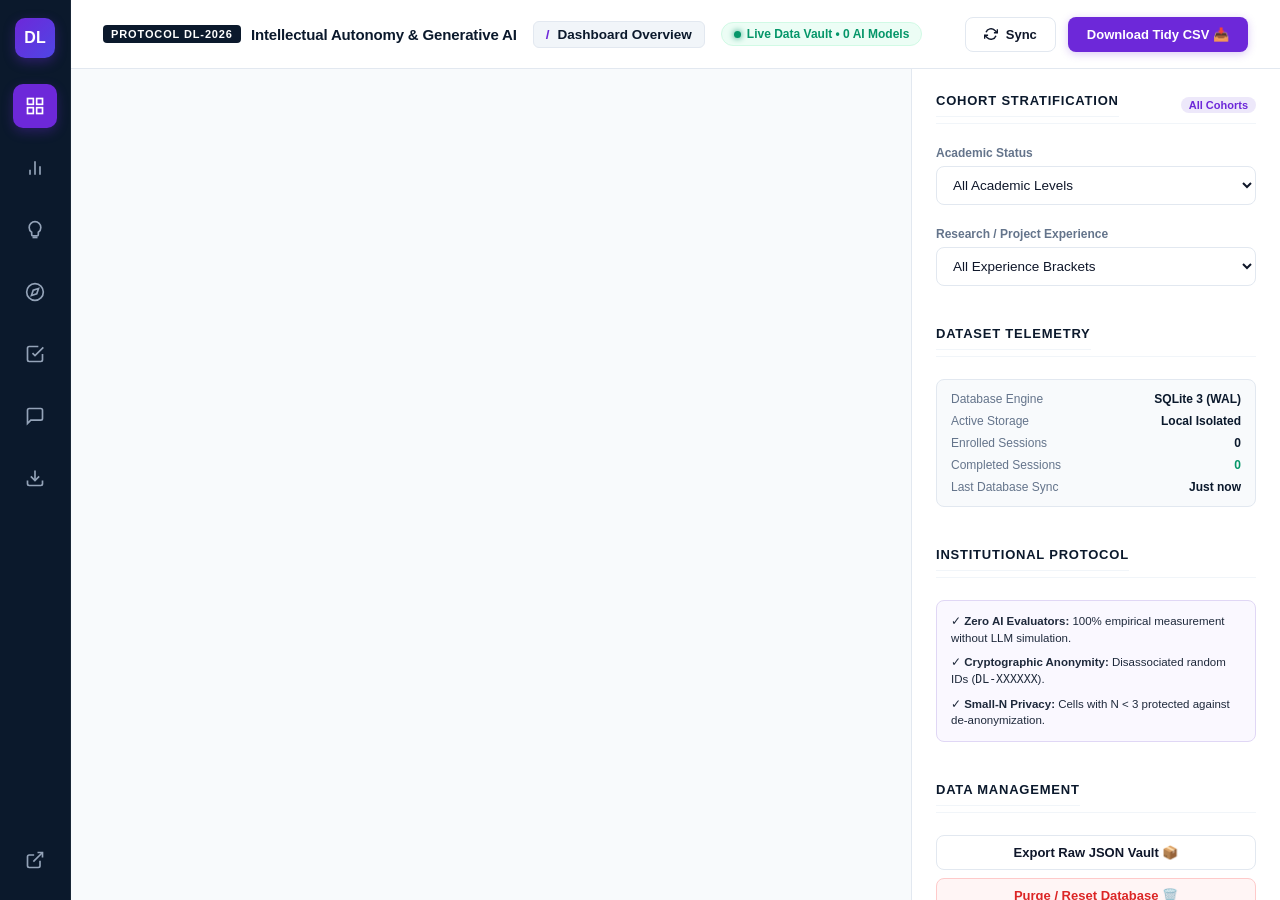
==== static/admin.html @ 9e817c62 "Initial commit: Dependency Lab - Empirical Research Platform (Protocol DL-2026)" ====
<!DOCTYPE html>
<html lang="en">
<head>
  <meta charset="UTF-8">
  <meta name="viewport" content="width=device-width, initial-scale=1.0">
  <title>Dependency Lab | Institutional Analytics & Researcher Command Portal</title>
  <link rel="stylesheet" href="/static/css/admin.css">
  <link rel="icon" href="data:image/svg+xml,<svg xmlns='http://www.w3.org/2000/svg' viewBox='0 0 100 100'><circle cx='50' cy='50' r='45' fill='%230A192F'/><circle cx='50' cy='50' r='18' fill='%236D28D9'/></svg>">
</head>
<body class="admin-body">

<div class="admin-shell">
  <!-- Left Navigation Rail -->
  <aside class="admin-rail">
    <div class="rail-logo" title="Dependency Lab Protocol DL-2026">DL</div>
    
    <div class="rail-item active" onclick="switchAdminTab('dashboard')" data-tooltip="Dashboard Overview">
      <svg width="20" height="20" viewBox="0 0 24 24" fill="none" stroke="currentColor" stroke-width="2"><rect x="3" y="3" width="7" height="7"/><rect x="14" y="3" width="7" height="7"/><rect x="14" y="14" width="7" height="7"/><rect x="3" y="14" width="7" height="7"/></svg>
    </div>

    <div class="rail-item" onclick="switchAdminTab('dependency')" data-tooltip="AI Dependency Analysis">
      <svg width="20" height="20" viewBox="0 0 24 24" fill="none" stroke="currentColor" stroke-width="2"><line x1="18" y1="20" x2="18" y2="10"/><line x1="12" y1="20" x2="12" y2="4"/><line x1="6" y1="20" x2="6" y2="14"/></svg>
    </div>

    <div class="rail-item" onclick="switchAdminTab('thinking')" data-tooltip="Independent Thinking Tasks">
      <svg width="20" height="20" viewBox="0 0 24 24" fill="none" stroke="currentColor" stroke-width="2"><path d="M12 2a7 7 0 0 1 7 7c0 2.38-1.19 4.47-3 5.74V17a2 2 0 0 1-2 2h-4a2 2 0 0 1-2-2v-2.26C6.19 13.47 5 11.38 5 9a7 7 0 0 1 7-7z"/><line x1="9" y1="21" x2="15" y2="21"/></svg>
    </div>

    <div class="rail-item" onclick="switchAdminTab('decisions')" data-tooltip="Decision Scenarios">
      <svg width="20" height="20" viewBox="0 0 24 24" fill="none" stroke="currentColor" stroke-width="2"><circle cx="12" cy="12" r="10"/><polygon points="16.24 7.76 14.12 14.12 7.76 16.24 9.88 9.88 16.24 7.76"/></svg>
    </div>

    <div class="rail-item" onclick="switchAdminTab('verification')" data-tooltip="AI Content Verification">
      <svg width="20" height="20" viewBox="0 0 24 24" fill="none" stroke="currentColor" stroke-width="2"><path d="M9 11l3 3L22 4"/><path d="M21 12v7a2 2 0 0 1-2 2H5a2 2 0 0 1-2-2V5a2 2 0 0 1 2-2h11"/></svg>
    </div>

    <div class="rail-item" onclick="switchAdminTab('qualitative')" data-tooltip="Qualitative Findings & Coding">
      <svg width="20" height="20" viewBox="0 0 24 24" fill="none" stroke="currentColor" stroke-width="2"><path d="M21 15a2 2 0 0 1-2 2H7l-4 4V5a2 2 0 0 1 2-2h14a2 2 0 0 1 2 2z"/></svg>
    </div>

    <div class="rail-item" onclick="switchAdminTab('exports')" data-tooltip="Data Exports & Codebook">
      <svg width="20" height="20" viewBox="0 0 24 24" fill="none" stroke="currentColor" stroke-width="2"><path d="M21 15v4a2 2 0 0 1-2 2H5a2 2 0 0 1-2-2v-4"/><polyline points="7 10 12 15 17 10"/><line x1="12" y1="15" x2="12" y2="3"/></svg>
    </div>

    <div class="rail-spacer"></div>

    <div class="rail-item" onclick="window.open('/', '_blank')" data-tooltip="Launch Participant Portal">
      <svg width="20" height="20" viewBox="0 0 24 24" fill="none" stroke="currentColor" stroke-width="2"><path d="M18 13v6a2 2 0 0 1-2 2H5a2 2 0 0 1-2-2V8a2 2 0 0 1 2-2h6"/><polyline points="15 3 21 3 21 9"/><line x1="10" y1="14" x2="21" y2="3"/></svg>
    </div>
  </aside>

  <!-- Main Viewport -->
  <main class="admin-main">
    <!-- Topbar Navigation -->
    <header class="admin-topbar">
      <div class="topbar-left">
        <div class="institutional-badge">
          <span class="inst-pill">PROTOCOL DL-2026</span>
          <span class="study-title">Intellectual Autonomy & Generative AI</span>
        </div>
        <div class="topbar-section-pill">
          <span style="color: var(--admin-purple); font-weight: 800;">/</span>
          <span id="topbarActiveSectionName">Dashboard Overview</span>
        </div>
        <div class="study-status-chip">
          <span class="study-status-dot"></span>
          <span id="vaultStatusText">Live Data Vault • 0 AI Models</span>
        </div>
      </div>

      <div class="topbar-actions">
        <button class="btn-admin btn-admin-outline" onclick="refreshAdminData()" title="Refresh telemetry from SQLite database">
          <svg width="14" height="14" viewBox="0 0 24 24" fill="none" stroke="currentColor" stroke-width="2.5"><polyline points="23 4 23 10 17 10"/><polyline points="1 20 1 14 7 14"/><path d="M3.51 9a9 9 0 0 1 14.85-3.36L23 10M1 14l4.64 4.36A9 9 0 0 0 20.49 15"/></svg>
          Sync
        </button>
        <button class="btn-admin btn-admin-coral" onclick="downloadCSVExport()">
          Download Tidy CSV 📥
        </button>
      </div>
    </header>

    <!-- Workspace below Topbar -->
    <div class="admin-viewport">
      <!-- Main Analytical Canvas -->
      <div class="admin-scrollable" id="adminContentArea">
        <!-- Rendered dynamically by admin.js -->
      </div>

      <!-- Right Inspector & Stratification Panel -->
      <aside class="admin-inspector">
        <div class="inspector-section-header">
          <span class="inspector-title">Cohort Stratification</span>
          <span class="filter-count-badge" id="filterStatusBadge">All Active</span>
        </div>

        <div class="inspector-group">
          <label class="inspector-label">Academic Status</label>
          <select id="filterLevel" class="inspector-select" onchange="refreshAdminData()">
            <option value="all">All Academic Levels</option>
            <option value="Undergraduate Student (UG)">Undergraduate Student (UG)</option>
            <option value="Postgraduate Student (PG)">Postgraduate Student (PG)</option>
            <option value="Doctoral Scholar (PhD)">Doctoral Scholar (PhD)</option>
            <option value="Postdoctoral / Early-Career Faculty">Postdoctoral / Faculty</option>
          </select>
        </div>

        <div class="inspector-group">
          <label class="inspector-label">Research / Project Experience</label>
          <select id="filterExp" class="inspector-select" onchange="refreshAdminData()">
            <option value="all">All Experience Brackets</option>
            <option value="Beginner">Beginner (First-time)</option>
            <option value="1 to 2 years">1 to 2 years</option>
            <option value="3 to 5 years">3 to 5 years</option>
            <option value="More than 5 years">More than 5 years</option>
          </select>
        </div>

        <!-- Telemetry & Health Panel -->
        <div class="inspector-section-header" style="margin-top: 18px;">
          <span class="inspector-title">Dataset Telemetry</span>
        </div>
        <div class="telemetry-info-card">
          <div class="telemetry-row">
            <span class="telemetry-label">Database Engine</span>
            <span class="telemetry-val">SQLite 3 (WAL)</span>
          </div>
          <div class="telemetry-row">
            <span class="telemetry-label">Active Storage</span>
            <span class="telemetry-val">Local Isolated</span>
          </div>
          <div class="telemetry-row">
            <span class="telemetry-label">Enrolled Sessions</span>
            <span class="telemetry-val" id="sideEnrolledCount">0</span>
          </div>
          <div class="telemetry-row">
            <span class="telemetry-label">Completed Sessions</span>
            <span class="telemetry-val" id="sideCompletedCount" style="color: #059669;">0</span>
          </div>
          <div class="telemetry-row">
            <span class="telemetry-label">Last Database Sync</span>
            <span class="telemetry-val" id="sideLastSyncTime">Just now</span>
          </div>
        </div>

        <!-- Institutional Safeguards -->
        <div class="inspector-section-header" style="margin-top: 18px;">
          <span class="inspector-title">Institutional Protocol</span>
        </div>
        <div class="protocol-safeguards-box">
          <div class="safeguard-bullet">✓ <strong>Zero AI Evaluators:</strong> 100% empirical measurement without LLM simulation.</div>
          <div class="safeguard-bullet">✓ <strong>Cryptographic Anonymity:</strong> Disassociated random IDs (<code>DL-XXXXXX</code>).</div>
          <div class="safeguard-bullet">✓ <strong>Small-N Privacy:</strong> Cells with N &lt; 3 protected against de-anonymization.</div>
        </div>

        <!-- Data Management -->
        <div class="inspector-section-header" style="margin-top: 18px;">
          <span class="inspector-title">Data Management</span>
        </div>
        <div style="display: flex; flex-direction: column; gap: 8px;">
          <button class="btn-admin btn-admin-outline" style="width: 100%; justify-content: center;" onclick="downloadJSONArchive()">
            Export Raw JSON Vault 📦
          </button>
          <button class="btn-admin btn-admin-outline" style="width: 100%; justify-content: center; color: #DC2626; border-color: #FECACA; background: #FFF5F5;" onclick="confirmPurgeDatabase()">
            Purge / Reset Database 🗑️
          </button>
        </div>
      </aside>
    </div>
  </main>
</div>

<!-- Confirmation Modal for Database Purge -->
<div class="admin-modal-backdrop" id="purgeModal" style="display: none;">
  <div class="admin-modal-card">
    <div style="font-size: 32px; margin-bottom: 8px;">⚠️</div>
    <h3 style="font-size: 18px; font-weight: 700; color: #0F172A; margin-bottom: 8px;">Confirm Database Purge</h3>
    <p style="font-size: 13.5px; color: #64748B; line-height: 1.55; margin-bottom: 20px;">
      This action will permanently delete all participant records, saved responses, and qualitative tags from <code>dependency_lab.db</code>. This action cannot be undone.
    </p>
    <div style="display: flex; gap: 10px; justify-content: flex-end;">
      <button class="btn-admin btn-admin-outline" onclick="closePurgeModal()">Cancel</button>
      <button class="btn-admin" style="background: #DC2626; color: white;" onclick="executePurgeDatabase()">Yes, Purge All Data</button>
    </div>
  </div>
</div>

<script src="/static/js/admin.js"></script>
</body>
</html>
---- static/css/admin.css ----
/*
  Dependency Lab: Researcher Admin & Analytical Command Center
  Aesthetic: Elite Research Laboratory & High-Tier Modern SaaS
*/

:root {
  --admin-bg: #F8FAFC;
  --admin-card: #FFFFFF;
  --admin-navy: #0B192C;
  --admin-navy-secondary: #1E293B;
  --admin-purple: #6D28D9;
  --admin-purple-light: #EDE8FA;
  --admin-coral: #F2713B;
  --admin-border: #E2E8F0;
  --admin-border-subtle: #F1F5F9;
  --admin-text-main: #0F172A;
  --admin-text-muted: #64748B;
  --admin-emerald: #059669;
}

body.admin-body {
  background: var(--admin-bg);
  font-family: 'Plus Jakarta Sans', -apple-system, BlinkMacSystemFont, sans-serif;
  color: var(--admin-text-main);
  margin: 0;
  display: flex;
  height: 100vh;
  overflow: hidden;
}

.admin-shell {
  display: flex;
  width: 100vw;
  height: 100vh;
}

/* Left Icon Rail */
.admin-rail {
  width: 70px;
  background: #0B192C;
  color: #FFFFFF;
  display: flex;
  flex-direction: column;
  align-items: center;
  padding: 18px 0;
  gap: 18px;
  flex-shrink: 0;
  z-index: 10;
  border-right: 1px solid rgba(255, 255, 255, 0.06);
}

.rail-logo {
  width: 40px;
  height: 40px;
  background: linear-gradient(135deg, #6D28D9 0%, #4F46E5 100%);
  border-radius: 10px;
  display: flex;
  align-items: center;
  justify-content: center;
  font-weight: 800;
  font-size: 16px;
  color: #FFFFFF;
  margin-bottom: 8px;
  box-shadow: 0 4px 12px rgba(109, 40, 217, 0.35);
}

.rail-item {
  width: 44px;
  height: 44px;
  border-radius: 10px;
  display: flex;
  align-items: center;
  justify-content: center;
  color: #94A3B8;
  cursor: pointer;
  transition: all 0.18s ease;
  position: relative;
}

.rail-item:hover {
  color: #FFFFFF;
  background: rgba(255, 255, 255, 0.1);
}

.rail-item.active {
  color: #FFFFFF;
  background: var(--admin-purple);
  box-shadow: 0 4px 12px rgba(109, 40, 217, 0.3);
}

.rail-item[data-tooltip]:hover::after {
  content: attr(data-tooltip);
  position: absolute;
  left: 60px;
  top: 50%;
  transform: translateY(-50%);
  background: #0B192C;
  color: #FFFFFF;
  padding: 6px 12px;
  border-radius: 6px;
  font-size: 12px;
  font-weight: 600;
  white-space: nowrap;
  box-shadow: 0 4px 14px rgba(0,0,0,0.25);
  pointer-events: none;
  z-index: 100;
  border: 1px solid rgba(255,255,255,0.1);
}

.rail-spacer {
  flex: 1;
}

/* Main Workspace */
.admin-main {
  flex: 1;
  display: flex;
  flex-direction: column;
  overflow: hidden;
  background: #FFFFFF;
}

/* Top App Bar */
.admin-topbar {
  height: 68px;
  border-bottom: 1px solid var(--admin-border);
  display: flex;
  align-items: center;
  justify-content: space-between;
  padding: 0 32px;
  background: #FFFFFF;
  flex-shrink: 0;
}

.topbar-left {
  display: flex;
  align-items: center;
  gap: 16px;
}

.institutional-badge {
  display: flex;
  align-items: center;
  gap: 10px;
}

.inst-pill {
  font-size: 11px;
  font-weight: 800;
  letter-spacing: 0.08em;
  background: var(--admin-navy);
  color: #FFFFFF;
  padding: 3px 8px;
  border-radius: 4px;
}

.study-title {
  font-size: 15px;
  font-weight: 700;
  color: var(--admin-navy);
  letter-spacing: -0.01em;
}

.study-status-chip {
  font-size: 12px;
  background: #ECFDF5;
  color: #059669;
  padding: 4px 12px;
  border-radius: 20px;
  font-weight: 700;
  display: flex;
  align-items: center;
  gap: 6px;
  border: 1px solid #D1FAE5;
}

.study-status-dot {
  width: 7px;
  height: 7px;
  background: #059669;
  border-radius: 50%;
  box-shadow: 0 0 6px #059669;
  animation: pulseDot 2s infinite ease-in-out;
}

@keyframes pulseDot {
  0% { transform: scale(0.9); opacity: 0.7; }
  50% { transform: scale(1.2); opacity: 1; }
  100% { transform: scale(0.9); opacity: 0.7; }
}

/* Active Section Pill in Topbar */
.topbar-section-pill {
  font-size: 13.5px;
  font-weight: 700;
  color: var(--admin-navy);
  display: flex;
  align-items: center;
  gap: 8px;
  background: #F1F5F9;
  padding: 5px 12px;
  border-radius: 6px;
  border: 1px solid var(--admin-border);
}

.topbar-actions {
  display: flex;
  align-items: center;
  gap: 12px;
}

.btn-admin {
  display: inline-flex;
  align-items: center;
  gap: 8px;
  padding: 9px 18px;
  border-radius: 8px;
  font-size: 13px;
  font-weight: 600;
  cursor: pointer;
  transition: all 0.15s;
  border: 1px solid transparent;
}

.btn-admin-coral {
  background: var(--admin-purple);
  color: white;
  box-shadow: 0 2px 8px rgba(109, 40, 217, 0.25);
}

.btn-admin-coral:hover {
  background: #5B21B6;
  transform: translateY(-1px);
}

.btn-admin-outline {
  background: white;
  border-color: var(--admin-border);
  color: var(--admin-text-main);
}

.btn-admin-outline:hover {
  background: #F8FAFC;
  border-color: #CBD5E1;
}

/* Viewport Layout */
.admin-viewport {
  flex: 1;
  display: flex;
  overflow: hidden;
  background: var(--admin-bg);
}

.admin-scrollable {
  flex: 1;
  padding: 28px 32px;
  overflow-y: auto;
}

/* Right Inspector Panel */
.admin-inspector {
  width: 320px;
  background: #FFFFFF;
  border-left: 1px solid var(--admin-border);
  padding: 24px;
  overflow-y: auto;
  display: flex;
  flex-direction: column;
  gap: 22px;
}

.inspector-title {
  font-size: 13px;
  font-weight: 800;
  color: var(--admin-navy);
  text-transform: uppercase;
  letter-spacing: 0.06em;
  padding-bottom: 8px;
  border-bottom: 1px solid var(--admin-border-subtle);
}

.inspector-group {
  display: flex;
  flex-direction: column;
  gap: 6px;
}

.inspector-label {
  font-size: 12px;
  font-weight: 600;
  color: var(--admin-text-muted);
}

.inspector-select {
  padding: 10px 12px;
  border: 1.5px solid var(--admin-border);
  border-radius: 8px;
  font-size: 13.5px;
  outline: none;
  background: white;
  color: var(--admin-text-main);
  transition: border-color 0.15s;
}

.inspector-select:focus {
  border-color: var(--admin-purple);
}

/* Elevated KPI Summary Cards */
.kpi-row {
  display: grid;
  grid-template-columns: repeat(4, 1fr);
  gap: 18px;
  margin-bottom: 24px;
}

.kpi-card {
  background: #FFFFFF;
  border: 1px solid var(--admin-border);
  border-radius: 12px;
  padding: 20px 22px;
  box-shadow: 0 2px 10px rgba(11, 25, 44, 0.03);
  position: relative;
  overflow: hidden;
  transition: transform 0.2s, box-shadow 0.2s;
}

.kpi-card:hover {
  transform: translateY(-2px);
  box-shadow: 0 8px 20px rgba(11, 25, 44, 0.06);
}

.kpi-card::before {
  content: '';
  position: absolute;
  top: 0;
  left: 0;
  right: 0;
  height: 3px;
  background: var(--admin-border);
}

.kpi-card:nth-child(1)::before { background: var(--admin-purple); }
.kpi-card:nth-child(2)::before { background: #059669; }
.kpi-card:nth-child(3)::before { background: #D97706; }
.kpi-card:nth-child(4)::before { background: #2563EB; }

.kpi-label {
  font-size: 12px;
  font-weight: 700;
  color: var(--admin-text-muted);
  text-transform: uppercase;
  letter-spacing: 0.05em;
  margin-bottom: 6px;
}

.kpi-number {
  font-size: 32px;
  font-weight: 800;
  color: var(--admin-navy);
  line-height: 1.1;
  font-family: var(--font-sans);
}

.kpi-sub {
  font-size: 12px;
  color: var(--admin-text-muted);
  margin-top: 6px;
  display: flex;
  align-items: center;
  gap: 4px;
}

/* Section Cards */
.admin-card {
  background: #FFFFFF;
  border: 1px solid var(--admin-border);
  border-radius: 12px;
  padding: 24px 28px;
  margin-bottom: 22px;
  box-shadow: 0 2px 10px rgba(11, 25, 44, 0.03);
}

.admin-card-header {
  display: flex;
  align-items: center;
  justify-content: space-between;
  margin-bottom: 20px;
}

.admin-card-title {
  font-size: 16px;
  font-weight: 700;
  color: var(--admin-navy);
}

.admin-card-subtitle {
  font-size: 13px;
  color: var(--admin-text-muted);
  margin-top: 2px;
}

/* Data Tables */
.admin-table {
  width: 100%;
  border-collapse: collapse;
  font-size: 13.5px;
}

.admin-table th {
  text-align: left;
  padding: 12px 16px;
  background: #F8FAFC;
  color: var(--admin-text-muted);
  font-weight: 700;
  border-bottom: 1.5px solid var(--admin-border);
  text-transform: uppercase;
  font-size: 11.5px;
  letter-spacing: 0.04em;
}

.admin-table td {
  padding: 14px 16px;
  border-bottom: 1px solid var(--admin-border);
  color: var(--admin-text-main);
}

.admin-table tr:hover td {
  background: #FAF8FF;
}

/* Empty State / Listening Radar Card */
.empty-radar-card {
  background: linear-gradient(135deg, #FAF8FF 0%, #FFFFFF 100%);
  border: 1.5px dashed var(--admin-border);
  border-radius: 14px;
  padding: 40px;
  text-align: center;
  display: flex;
  flex-direction: column;
  align-items: center;
  justify-content: center;
  margin-top: 10px;
}

.radar-pulse-ring {
  width: 64px;
  height: 64px;
  border-radius: 50%;
  background: #EDE8FA;
  display: flex;
  align-items: center;
  justify-content: center;
  color: var(--admin-purple);
  font-size: 26px;
  margin-bottom: 16px;
  position: relative;
}

.radar-pulse-ring::after {
  content: '';
  position: absolute;
  inset: -6px;
  border-radius: 50%;
  border: 2px solid var(--admin-purple);
  opacity: 0.3;
  animation: radarWave 2s infinite ease-out;
}

@keyframes radarWave {
  0% { transform: scale(0.9); opacity: 0.8; }
  100% { transform: scale(1.4); opacity: 0; }
}

/* Qualitative Thematic Items */
.qual-response-item {
  border: 1px solid var(--admin-border);
  border-radius: 10px;
  padding: 18px;
  margin-bottom: 14px;
  background: white;
  transition: border-color 0.15s;
}

.qual-response-item:hover {
  border-color: #CBD5E1;
}

.qual-header {
  display: flex;
  justify-content: space-between;
  margin-bottom: 8px;
  font-size: 12.5px;
  color: var(--admin-text-muted);
}

.qual-text {
  font-size: 14px;
  line-height: 1.6;
  color: var(--admin-text-main);
  background: #F8FAFC;
  padding: 14px 16px;
  border-radius: 8px;
  margin-bottom: 12px;
}

.qual-tags {
  display: flex;
  flex-wrap: wrap;
  gap: 8px;
  align-items: center;
}

.tag-chip {
  background: #EDE8FA;
  color: #6D28D9;
  padding: 4px 10px;
  border-radius: 6px;
  font-size: 12px;
  font-weight: 700;
  display: inline-flex;
  align-items: center;
  gap: 6px;
}

.tag-delete {
  cursor: pointer;
  opacity: 0.6;
}
.tag-delete:hover { opacity: 1; }

/* Inspector Telemetry & Safeguards */
.inspector-section-header {
  display: flex;
  justify-content: space-between;
  align-items: center;
  border-bottom: 1px solid var(--admin-border-subtle);
  padding-bottom: 6px;
}

.filter-count-badge {
  font-size: 11px;
  font-weight: 700;
  background: var(--admin-purple-light);
  color: var(--admin-purple);
  padding: 2px 8px;
  border-radius: 12px;
}

.telemetry-info-card {
  background: #F8FAFC;
  border: 1px solid var(--admin-border);
  border-radius: 8px;
  padding: 12px 14px;
  display: flex;
  flex-direction: column;
  gap: 8px;
}

.telemetry-row {
  display: flex;
  justify-content: space-between;
  align-items: center;
  font-size: 12px;
}

.telemetry-label {
  color: var(--admin-text-muted);
}

.telemetry-val {
  font-weight: 700;
  color: var(--admin-navy);
}

.protocol-safeguards-box {
  background: #FAF8FF;
  border: 1px solid #E0D7F5;
  border-radius: 8px;
  padding: 12px 14px;
  display: flex;
  flex-direction: column;
  gap: 8px;
}

.safeguard-bullet {
  font-size: 11.5px;
  color: var(--admin-navy-secondary);
  line-height: 1.45;
}

/* Admin Modals */
.admin-modal-backdrop {
  position: fixed;
  inset: 0;
  background: rgba(11, 25, 44, 0.45);
  backdrop-filter: blur(4px);
  display: flex;
  align-items: center;
  justify-content: center;
  z-index: 1000;
}

.admin-modal-card {
  background: white;
  border-radius: 14px;
  padding: 28px 32px;
  max-width: 440px;
  box-shadow: 0 20px 40px rgba(0,0,0,0.2);
  border: 1px solid var(--admin-border);
}

/* Participant Feed Status Badges */
.status-pill-completed {
  background: #ECFDF5;
  color: #059669;
  border: 1px solid #A7F3D0;
  padding: 3px 8px;
  border-radius: 6px;
  font-size: 11px;
  font-weight: 700;
  display: inline-flex;
  align-items: center;
  gap: 4px;
}

.status-pill-progress {
  background: #FEF3C7;
  color: #D97706;
  border: 1px solid #FDE68A;
  padding: 3px 8px;
  border-radius: 6px;
  font-size: 11px;
  font-weight: 700;
  display: inline-flex;
  align-items: center;
  gap: 4px;
}

/* Search and Filter Bars */
.admin-search-input {
  width: 100%;
  padding: 10px 14px;
  border: 1.5px solid var(--admin-border);
  border-radius: 8px;
  font-size: 13.5px;
  outline: none;
  transition: border-color 0.15s;
}

.admin-search-input:focus {
  border-color: var(--admin-purple);
}
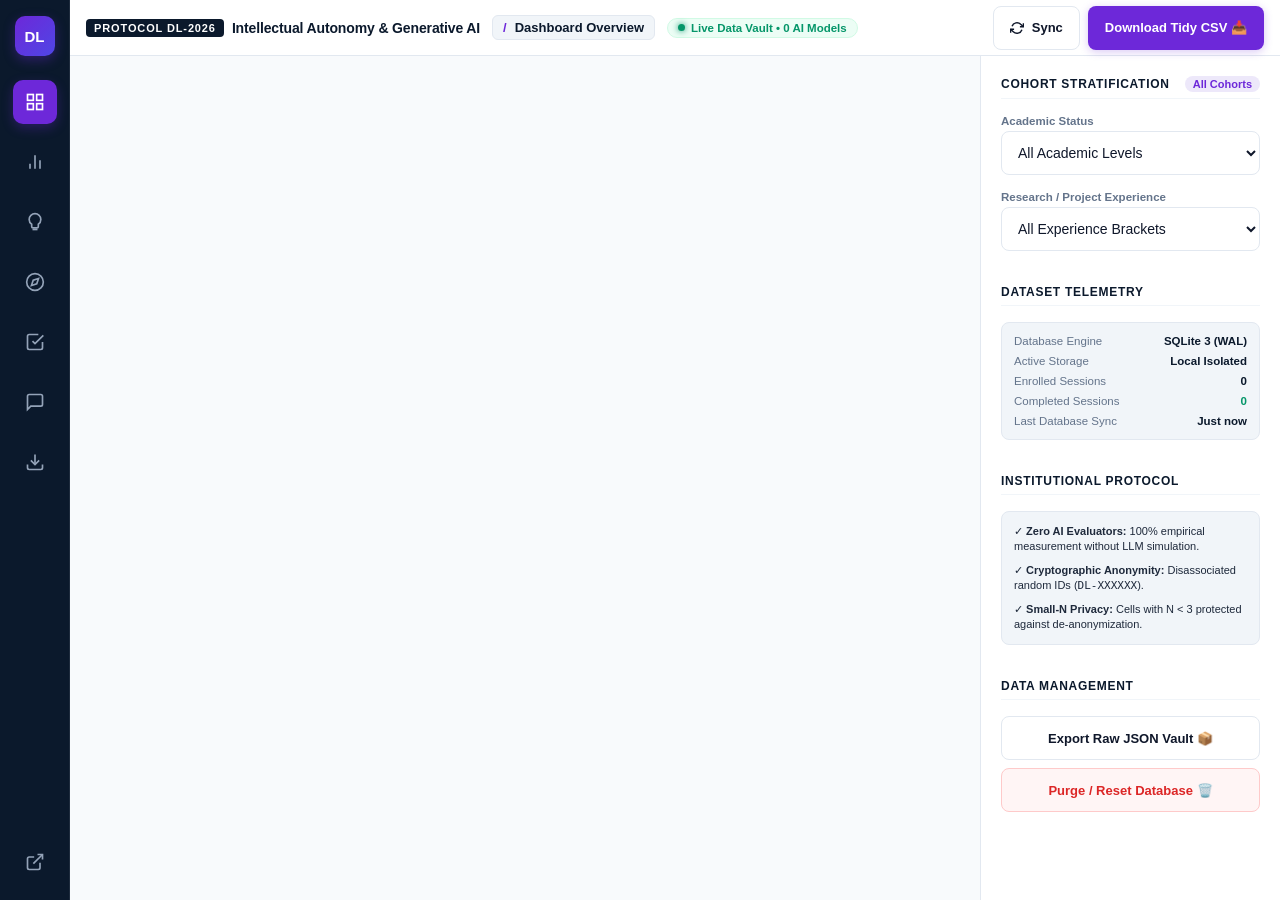
==== commit 5ab90d09: "Upgrade UI to flagship mobile-first architecture: safe areas, fluid typography, 48px tap targets, bo" ====
--- a/static/admin.html
+++ b/static/admin.html
@@ -2,7 +2,7 @@
 <html lang="en">
 <head>
   <meta charset="UTF-8">
-  <meta name="viewport" content="width=device-width, initial-scale=1.0">
+  <meta name="viewport" content="width=device-width, initial-scale=1, viewport-fit=cover">
   <title>Dependency Lab | Institutional Analytics & Researcher Command Portal</title>
   <link rel="stylesheet" href="/static/css/admin.css">
   <link rel="icon" href="data:image/svg+xml,<svg xmlns='http://www.w3.org/2000/svg' viewBox='0 0 100 100'><circle cx='50' cy='50' r='45' fill='%230A192F'/><circle cx='50' cy='50' r='18' fill='%236D28D9'/></svg>">
--- a/static/css/admin.css
+++ b/static/css/admin.css
@@ -1,9 +1,25 @@
 /*
   Dependency Lab: Researcher Admin & Analytical Command Center
-  Aesthetic: Elite Research Laboratory & High-Tier Modern SaaS
+  Flagship Mobile-First Product Architecture & Responsive Foundation
 */
 
 :root {
+  /* Safe Area Insets */
+  --sat: env(safe-area-inset-top, 0px);
+  --sab: env(safe-area-inset-bottom, 0px);
+  --sal: env(safe-area-inset-left, 0px);
+  --sar: env(safe-area-inset-right, 0px);
+
+  /* Spacing Scale (4/8px) */
+  --space-1: 0.25rem;  /* 4px */
+  --space-2: 0.5rem;   /* 8px */
+  --space-3: 0.75rem;  /* 12px */
+  --space-4: 1rem;     /* 16px */
+  --space-5: 1.25rem;  /* 20px */
+  --space-6: 1.5rem;   /* 24px */
+  --space-8: 2rem;     /* 32px */
+
+  /* Palette */
   --admin-bg: #F8FAFC;
   --admin-card: #FFFFFF;
   --admin-navy: #0B192C;
@@ -16,25 +32,58 @@
   --admin-text-main: #0F172A;
   --admin-text-muted: #64748B;
   --admin-emerald: #059669;
+
+  /* Typography */
+  --font-sans: 'Plus Jakarta Sans', -apple-system, BlinkMacSystemFont, 'Segoe UI', Roboto, sans-serif;
+  --font-mono: 'JetBrains Mono', monospace;
+}
+
+@media (prefers-color-scheme: dark) {
+  :root {
+    --admin-bg: #0B1120;
+    --admin-card: #131D2E;
+    --admin-navy: #F8FAFC;
+    --admin-navy-secondary: #CBD5E1;
+    --admin-border: #1E293B;
+    --admin-border-subtle: #182234;
+    --admin-text-main: #F1F5F9;
+    --admin-text-muted: #94A3B8;
+    --admin-purple: #8B5CF6;
+    --admin-purple-light: #281D4C;
+  }
+}
+
+*, *::before, *::after {
+  box-sizing: border-box;
+  margin: 0;
+  padding: 0;
+  -webkit-tap-highlight-color: transparent;
+}
+
+html {
+  -webkit-text-size-adjust: 100%;
+  text-size-adjust: 100%;
 }
 
 body.admin-body {
   background: var(--admin-bg);
-  font-family: 'Plus Jakarta Sans', -apple-system, BlinkMacSystemFont, sans-serif;
+  font-family: var(--font-sans);
   color: var(--admin-text-main);
   margin: 0;
   display: flex;
-  height: 100vh;
+  min-height: 100dvh;
+  height: 100dvh;
   overflow: hidden;
 }
 
 .admin-shell {
   display: flex;
-  width: 100vw;
-  height: 100vh;
-}
-
-/* Left Icon Rail */
+  width: 100%;
+  height: 100%;
+  min-width: 0;
+}
+
+/* Left Icon Rail (Desktop Vertical, Mobile Bottom Navigation Bar) */
 .admin-rail {
   width: 70px;
   background: #0B192C;
@@ -42,31 +91,33 @@
   display: flex;
   flex-direction: column;
   align-items: center;
-  padding: 18px 0;
-  gap: 18px;
+  padding: var(--space-4) 0;
+  gap: var(--space-4);
   flex-shrink: 0;
-  z-index: 10;
-  border-right: 1px solid rgba(255, 255, 255, 0.06);
+  z-index: 100;
+  border-right: 1px solid rgba(255, 255, 255, 0.08);
 }
 
 .rail-logo {
   width: 40px;
   height: 40px;
+  min-width: 40px;
   background: linear-gradient(135deg, #6D28D9 0%, #4F46E5 100%);
   border-radius: 10px;
   display: flex;
   align-items: center;
   justify-content: center;
   font-weight: 800;
-  font-size: 16px;
+  font-size: 15px;
   color: #FFFFFF;
-  margin-bottom: 8px;
+  margin-bottom: var(--space-2);
   box-shadow: 0 4px 12px rgba(109, 40, 217, 0.35);
 }
 
 .rail-item {
   width: 44px;
   height: 44px;
+  min-width: 44px;
   border-radius: 10px;
   display: flex;
   align-items: center;
@@ -80,6 +131,10 @@
 .rail-item:hover {
   color: #FFFFFF;
   background: rgba(255, 255, 255, 0.1);
+}
+
+.rail-item:active {
+  transform: scale(0.95);
 }
 
 .rail-item.active {
@@ -117,31 +172,36 @@
   display: flex;
   flex-direction: column;
   overflow: hidden;
-  background: #FFFFFF;
+  background: var(--admin-bg);
+  min-width: 0;
 }
 
 /* Top App Bar */
 .admin-topbar {
-  height: 68px;
+  min-height: calc(3.5rem + var(--sat));
   border-bottom: 1px solid var(--admin-border);
   display: flex;
   align-items: center;
   justify-content: space-between;
-  padding: 0 32px;
-  background: #FFFFFF;
+  padding: var(--sat) max(var(--space-4), var(--sar)) 0 max(var(--space-4), var(--sal));
+  background: var(--admin-card);
   flex-shrink: 0;
+  gap: var(--space-3);
+  z-index: 20;
 }
 
 .topbar-left {
   display: flex;
   align-items: center;
-  gap: 16px;
+  gap: var(--space-3);
+  min-width: 0;
 }
 
 .institutional-badge {
   display: flex;
   align-items: center;
-  gap: 10px;
+  gap: var(--space-2);
+  min-width: 0;
 }
 
 .inst-pill {
@@ -152,26 +212,62 @@
   color: #FFFFFF;
   padding: 3px 8px;
   border-radius: 4px;
+  white-space: nowrap;
 }
 
 .study-title {
-  font-size: 15px;
+  font-size: 14px;
   font-weight: 700;
   color: var(--admin-navy);
   letter-spacing: -0.01em;
+  white-space: nowrap;
+  overflow: hidden;
+  text-overflow: ellipsis;
+}
+
+/* Active Section Pill in Topbar */
+.topbar-section-pill {
+  font-size: 13px;
+  font-weight: 700;
+  color: var(--admin-navy);
+  display: none;
+  align-items: center;
+  gap: var(--space-2);
+  background: var(--admin-border-subtle);
+  padding: 4px 10px;
+  border-radius: 6px;
+  border: 1px solid var(--admin-border);
+  white-space: nowrap;
+  overflow: hidden;
+  text-overflow: ellipsis;
+}
+
+@media (min-width: 768px) {
+  .topbar-section-pill {
+    display: flex;
+  }
 }
 
 .study-status-chip {
-  font-size: 12px;
+  font-size: 11.5px;
   background: #ECFDF5;
   color: #059669;
-  padding: 4px 12px;
+  padding: 3px 10px;
   border-radius: 20px;
   font-weight: 700;
-  display: flex;
+  display: inline-flex;
   align-items: center;
   gap: 6px;
   border: 1px solid #D1FAE5;
+  white-space: nowrap;
+}
+
+@media (prefers-color-scheme: dark) {
+  .study-status-chip {
+    background: #064E3B;
+    border-color: #047857;
+    color: #6EE7B7;
+  }
 }
 
 .study-status-dot {
@@ -183,43 +279,31 @@
   animation: pulseDot 2s infinite ease-in-out;
 }
 
-@keyframes pulseDot {
-  0% { transform: scale(0.9); opacity: 0.7; }
-  50% { transform: scale(1.2); opacity: 1; }
-  100% { transform: scale(0.9); opacity: 0.7; }
-}
-
-/* Active Section Pill in Topbar */
-.topbar-section-pill {
-  font-size: 13.5px;
-  font-weight: 700;
-  color: var(--admin-navy);
-  display: flex;
-  align-items: center;
-  gap: 8px;
-  background: #F1F5F9;
-  padding: 5px 12px;
-  border-radius: 6px;
-  border: 1px solid var(--admin-border);
-}
-
 .topbar-actions {
   display: flex;
   align-items: center;
-  gap: 12px;
+  gap: var(--space-2);
+  flex-shrink: 0;
 }
 
 .btn-admin {
   display: inline-flex;
   align-items: center;
-  gap: 8px;
-  padding: 9px 18px;
+  justify-content: center;
+  gap: var(--space-2);
+  padding: 0 var(--space-4);
+  min-height: 2.75rem; /* 44px tap target */
   border-radius: 8px;
   font-size: 13px;
   font-weight: 600;
   cursor: pointer;
-  transition: all 0.15s;
+  transition: all 0.15s ease;
   border: 1px solid transparent;
+  user-select: none;
+}
+
+.btn-admin:active {
+  transform: scale(0.97);
 }
 
 .btn-admin-coral {
@@ -230,18 +314,16 @@
 
 .btn-admin-coral:hover {
   background: #5B21B6;
-  transform: translateY(-1px);
 }
 
 .btn-admin-outline {
-  background: white;
+  background: var(--admin-card);
   border-color: var(--admin-border);
   color: var(--admin-text-main);
 }
 
 .btn-admin-outline:hover {
-  background: #F8FAFC;
-  border-color: #CBD5E1;
+  background: var(--admin-border-subtle);
 }
 
 /* Viewport Layout */
@@ -250,55 +332,58 @@
   display: flex;
   overflow: hidden;
   background: var(--admin-bg);
+  min-width: 0;
 }
 
 .admin-scrollable {
   flex: 1;
-  padding: 28px 32px;
+  padding: var(--space-5) var(--space-5);
   overflow-y: auto;
+  min-width: 0;
+  -webkit-overflow-scrolling: touch;
 }
 
 /* Right Inspector Panel */
 .admin-inspector {
-  width: 320px;
-  background: #FFFFFF;
+  width: 300px;
+  background: var(--admin-card);
   border-left: 1px solid var(--admin-border);
-  padding: 24px;
+  padding: var(--space-5);
   overflow-y: auto;
   display: flex;
   flex-direction: column;
-  gap: 22px;
+  gap: var(--space-4);
+  flex-shrink: 0;
 }
 
 .inspector-title {
-  font-size: 13px;
+  font-size: 12px;
   font-weight: 800;
   color: var(--admin-navy);
   text-transform: uppercase;
   letter-spacing: 0.06em;
-  padding-bottom: 8px;
-  border-bottom: 1px solid var(--admin-border-subtle);
 }
 
 .inspector-group {
   display: flex;
   flex-direction: column;
-  gap: 6px;
+  gap: var(--space-1);
 }
 
 .inspector-label {
-  font-size: 12px;
+  font-size: 11.5px;
   font-weight: 600;
   color: var(--admin-text-muted);
 }
 
 .inspector-select {
-  padding: 10px 12px;
+  min-height: 2.75rem; /* 44px touch target */
+  padding: 0 var(--space-3);
   border: 1.5px solid var(--admin-border);
   border-radius: 8px;
-  font-size: 13.5px;
+  font-size: 14px;
   outline: none;
-  background: white;
+  background: var(--admin-card);
   color: var(--admin-text-main);
   transition: border-color 0.15s;
 }
@@ -311,24 +396,20 @@
 .kpi-row {
   display: grid;
   grid-template-columns: repeat(4, 1fr);
-  gap: 18px;
-  margin-bottom: 24px;
+  gap: var(--space-3);
+  margin-bottom: var(--space-5);
 }
 
 .kpi-card {
-  background: #FFFFFF;
+  background: var(--admin-card);
   border: 1px solid var(--admin-border);
   border-radius: 12px;
-  padding: 20px 22px;
+  padding: var(--space-4);
   box-shadow: 0 2px 10px rgba(11, 25, 44, 0.03);
   position: relative;
   overflow: hidden;
   transition: transform 0.2s, box-shadow 0.2s;
-}
-
-.kpi-card:hover {
-  transform: translateY(-2px);
-  box-shadow: 0 8px 20px rgba(11, 25, 44, 0.06);
+  min-width: 0;
 }
 
 .kpi-card::before {
@@ -347,16 +428,16 @@
 .kpi-card:nth-child(4)::before { background: #2563EB; }
 
 .kpi-label {
-  font-size: 12px;
+  font-size: 11.5px;
   font-weight: 700;
   color: var(--admin-text-muted);
   text-transform: uppercase;
   letter-spacing: 0.05em;
-  margin-bottom: 6px;
+  margin-bottom: var(--space-1);
 }
 
 .kpi-number {
-  font-size: 32px;
+  font-size: clamp(1.5rem, 2.5vw + 0.5rem, 2rem);
   font-weight: 800;
   color: var(--admin-navy);
   line-height: 1.1;
@@ -364,9 +445,9 @@
 }
 
 .kpi-sub {
-  font-size: 12px;
+  font-size: 11.5px;
   color: var(--admin-text-muted);
-  margin-top: 6px;
+  margin-top: var(--space-1);
   display: flex;
   align-items: center;
   gap: 4px;
@@ -374,29 +455,32 @@
 
 /* Section Cards */
 .admin-card {
-  background: #FFFFFF;
+  background: var(--admin-card);
   border: 1px solid var(--admin-border);
   border-radius: 12px;
-  padding: 24px 28px;
-  margin-bottom: 22px;
+  padding: var(--space-5);
+  margin-bottom: var(--space-4);
   box-shadow: 0 2px 10px rgba(11, 25, 44, 0.03);
+  min-width: 0;
 }
 
 .admin-card-header {
   display: flex;
   align-items: center;
   justify-content: space-between;
-  margin-bottom: 20px;
+  margin-bottom: var(--space-4);
+  flex-wrap: wrap;
+  gap: var(--space-2);
 }
 
 .admin-card-title {
-  font-size: 16px;
+  font-size: 15px;
   font-weight: 700;
   color: var(--admin-navy);
 }
 
 .admin-card-subtitle {
-  font-size: 13px;
+  font-size: 12.5px;
   color: var(--admin-text-muted);
   margin-top: 2px;
 }
@@ -405,56 +489,53 @@
 .admin-table {
   width: 100%;
   border-collapse: collapse;
-  font-size: 13.5px;
+  font-size: 13px;
+  min-width: 580px; /* Horizontal scroll wrapper handles overflow */
 }
 
 .admin-table th {
   text-align: left;
-  padding: 12px 16px;
-  background: #F8FAFC;
+  padding: var(--space-3) var(--space-4);
+  background: var(--admin-border-subtle);
   color: var(--admin-text-muted);
   font-weight: 700;
   border-bottom: 1.5px solid var(--admin-border);
   text-transform: uppercase;
-  font-size: 11.5px;
+  font-size: 11px;
   letter-spacing: 0.04em;
 }
 
 .admin-table td {
-  padding: 14px 16px;
+  padding: var(--space-3) var(--space-4);
   border-bottom: 1px solid var(--admin-border);
   color: var(--admin-text-main);
 }
 
-.admin-table tr:hover td {
-  background: #FAF8FF;
-}
-
 /* Empty State / Listening Radar Card */
 .empty-radar-card {
-  background: linear-gradient(135deg, #FAF8FF 0%, #FFFFFF 100%);
+  background: var(--admin-card);
   border: 1.5px dashed var(--admin-border);
   border-radius: 14px;
-  padding: 40px;
+  padding: var(--space-8) var(--space-4);
   text-align: center;
   display: flex;
   flex-direction: column;
   align-items: center;
   justify-content: center;
-  margin-top: 10px;
+  margin-top: var(--space-2);
 }
 
 .radar-pulse-ring {
-  width: 64px;
-  height: 64px;
+  width: 56px;
+  height: 56px;
   border-radius: 50%;
-  background: #EDE8FA;
+  background: var(--admin-purple-light);
   display: flex;
   align-items: center;
   justify-content: center;
   color: var(--admin-purple);
-  font-size: 26px;
-  margin-bottom: 16px;
+  font-size: 24px;
+  margin-bottom: var(--space-3);
   position: relative;
 }
 
@@ -477,47 +558,44 @@
 .qual-response-item {
   border: 1px solid var(--admin-border);
   border-radius: 10px;
-  padding: 18px;
-  margin-bottom: 14px;
-  background: white;
-  transition: border-color 0.15s;
-}
-
-.qual-response-item:hover {
-  border-color: #CBD5E1;
+  padding: var(--space-4);
+  margin-bottom: var(--space-3);
+  background: var(--admin-card);
 }
 
 .qual-header {
   display: flex;
   justify-content: space-between;
-  margin-bottom: 8px;
-  font-size: 12.5px;
+  margin-bottom: var(--space-2);
+  font-size: 12px;
   color: var(--admin-text-muted);
+  flex-wrap: wrap;
+  gap: var(--space-1);
 }
 
 .qual-text {
-  font-size: 14px;
-  line-height: 1.6;
+  font-size: 13.5px;
+  line-height: 1.55;
   color: var(--admin-text-main);
-  background: #F8FAFC;
-  padding: 14px 16px;
+  background: var(--admin-border-subtle);
+  padding: var(--space-3);
   border-radius: 8px;
-  margin-bottom: 12px;
+  margin-bottom: var(--space-3);
 }
 
 .qual-tags {
   display: flex;
   flex-wrap: wrap;
-  gap: 8px;
+  gap: var(--space-2);
   align-items: center;
 }
 
 .tag-chip {
-  background: #EDE8FA;
-  color: #6D28D9;
-  padding: 4px 10px;
+  background: var(--admin-purple-light);
+  color: var(--admin-purple);
+  padding: 3px 8px;
   border-radius: 6px;
-  font-size: 12px;
+  font-size: 11.5px;
   font-weight: 700;
   display: inline-flex;
   align-items: center;
@@ -549,20 +627,20 @@
 }
 
 .telemetry-info-card {
-  background: #F8FAFC;
+  background: var(--admin-border-subtle);
   border: 1px solid var(--admin-border);
   border-radius: 8px;
-  padding: 12px 14px;
+  padding: var(--space-3);
   display: flex;
   flex-direction: column;
-  gap: 8px;
+  gap: var(--space-2);
 }
 
 .telemetry-row {
   display: flex;
   justify-content: space-between;
   align-items: center;
-  font-size: 12px;
+  font-size: 11.5px;
 }
 
 .telemetry-label {
@@ -575,19 +653,19 @@
 }
 
 .protocol-safeguards-box {
-  background: #FAF8FF;
-  border: 1px solid #E0D7F5;
+  background: var(--admin-border-subtle);
+  border: 1px solid var(--admin-border);
   border-radius: 8px;
-  padding: 12px 14px;
+  padding: var(--space-3);
   display: flex;
   flex-direction: column;
-  gap: 8px;
+  gap: var(--space-2);
 }
 
 .safeguard-bullet {
-  font-size: 11.5px;
+  font-size: 11px;
   color: var(--admin-navy-secondary);
-  line-height: 1.45;
+  line-height: 1.4;
 }
 
 /* Admin Modals */
@@ -596,19 +674,34 @@
   inset: 0;
   background: rgba(11, 25, 44, 0.45);
   backdrop-filter: blur(4px);
+  -webkit-backdrop-filter: blur(4px);
   display: flex;
   align-items: center;
   justify-content: center;
   z-index: 1000;
+  padding: var(--space-4);
 }
 
 .admin-modal-card {
-  background: white;
+  background: var(--admin-card);
   border-radius: 14px;
-  padding: 28px 32px;
+  padding: var(--space-6);
   max-width: 440px;
+  width: 100%;
   box-shadow: 0 20px 40px rgba(0,0,0,0.2);
   border: 1px solid var(--admin-border);
+}
+
+@media (max-width: 600px) {
+  .admin-modal-backdrop {
+    align-items: flex-end;
+    padding: 0;
+  }
+
+  .admin-modal-card {
+    border-radius: 20px 20px 0 0;
+    padding: var(--space-6) var(--space-4) calc(var(--space-6) + var(--sab));
+  }
 }
 
 /* Participant Feed Status Badges */
@@ -616,7 +709,7 @@
   background: #ECFDF5;
   color: #059669;
   border: 1px solid #A7F3D0;
-  padding: 3px 8px;
+  padding: 2px 7px;
   border-radius: 6px;
   font-size: 11px;
   font-weight: 700;
@@ -629,7 +722,7 @@
   background: #FEF3C7;
   color: #D97706;
   border: 1px solid #FDE68A;
-  padding: 3px 8px;
+  padding: 2px 7px;
   border-radius: 6px;
   font-size: 11px;
   font-weight: 700;
@@ -641,11 +734,14 @@
 /* Search and Filter Bars */
 .admin-search-input {
   width: 100%;
-  padding: 10px 14px;
+  min-height: 2.75rem; /* 44px tap target */
+  padding: 0 var(--space-3);
   border: 1.5px solid var(--admin-border);
   border-radius: 8px;
-  font-size: 13.5px;
+  font-size: 14px;
   outline: none;
+  background: var(--admin-card);
+  color: var(--admin-text-main);
   transition: border-color 0.15s;
 }
 
@@ -653,3 +749,88 @@
   border-color: var(--admin-purple);
 }
 
+/* ========================================================
+   FLAGSHIP RESPONSIVE MOBILE ARCHITECTURE (< 900PX)
+   ======================================================== */
+@media (max-width: 900px) {
+  body.admin-body {
+    overflow-y: auto;
+  }
+
+  .admin-shell {
+    flex-direction: column;
+    height: auto;
+    min-height: 100dvh;
+    padding-bottom: calc(3.5rem + var(--sab)); /* Reserve space for sticky bottom rail */
+  }
+
+  /* Left rail transforms into adaptive bottom navigation bar */
+  .admin-rail {
+    position: fixed;
+    bottom: 0;
+    left: 0;
+    right: 0;
+    width: 100%;
+    height: calc(3.5rem + var(--sab));
+    flex-direction: row;
+    justify-content: space-around;
+    padding: 0 var(--space-2) var(--sab);
+    border-right: none;
+    border-top: 1px solid rgba(255, 255, 255, 0.1);
+    background: #0B192C;
+    z-index: 200;
+  }
+
+  .rail-logo,
+  .rail-spacer {
+    display: none; /* Hide logo and spacer on mobile bottom bar */
+  }
+
+  .rail-item {
+    width: 48px;
+    height: 44px;
+  }
+
+  .rail-item[data-tooltip]:hover::after {
+    display: none; /* Tooltips disabled on touch bottom bar */
+  }
+
+  .admin-main {
+    overflow: visible;
+  }
+
+  .admin-viewport {
+    flex-direction: column;
+    overflow: visible;
+  }
+
+  .admin-scrollable {
+    overflow: visible;
+    padding: var(--space-4) max(var(--space-4), var(--sal)) var(--space-4) max(var(--space-4), var(--sar));
+  }
+
+  .admin-inspector {
+    width: 100%;
+    border-left: none;
+    border-top: 1px solid var(--admin-border);
+    padding: var(--space-5) max(var(--space-4), var(--sal)) var(--space-6) max(var(--space-4), var(--sar));
+  }
+
+  .kpi-row {
+    grid-template-columns: repeat(2, 1fr);
+  }
+}
+
+@media (max-width: 440px) {
+  .kpi-row {
+    grid-template-columns: 1fr;
+  }
+
+  .admin-topbar {
+    padding: var(--sat) var(--space-3) 0 var(--space-3);
+  }
+
+  .study-title {
+    display: none; /* Keep topbar ultra-clean on tiny screens */
+  }
+}
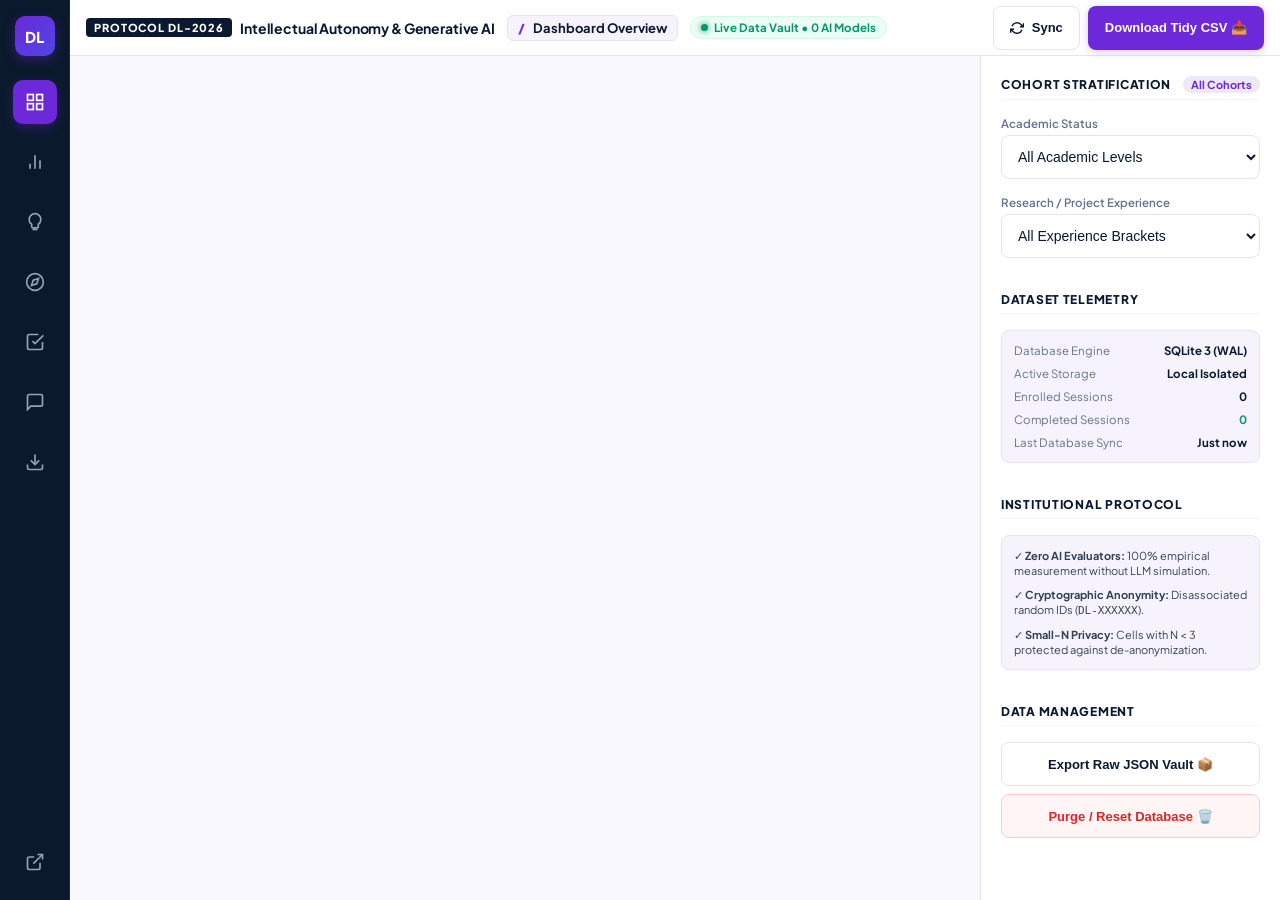
==== commit ed8ba238: "Implement IP and device session autosave recovery and refine admin dashboard typography and color gr" ====
--- a/static/admin.html
+++ b/static/admin.html
@@ -4,6 +4,10 @@
   <meta charset="UTF-8">
   <meta name="viewport" content="width=device-width, initial-scale=1, viewport-fit=cover">
   <title>Dependency Lab | Institutional Analytics & Researcher Command Portal</title>
+  <!-- Google Fonts: Fraunces (Serif), Plus Jakarta Sans, JetBrains Mono -->
+  <link rel="preconnect" href="https://fonts.googleapis.com">
+  <link rel="preconnect" href="https://fonts.gstatic.com" crossorigin>
+  <link href="https://fonts.googleapis.com/css2?family=Fraunces:ital,opsz,wght@0,9..144,400;0,9..144,600;0,9..144,700;1,9..144,400;1,9..144,600&family=Plus+Jakarta+Sans:wght@400;500;600;700;800&family=JetBrains+Mono:wght@400;500;600;700&display=swap" rel="stylesheet">
   <link rel="stylesheet" href="/static/css/admin.css">
   <link rel="icon" href="data:image/svg+xml,<svg xmlns='http://www.w3.org/2000/svg' viewBox='0 0 100 100'><circle cx='50' cy='50' r='45' fill='%230A192F'/><circle cx='50' cy='50' r='18' fill='%236D28D9'/></svg>">
 </head>
--- a/static/css/admin.css
+++ b/static/css/admin.css
@@ -1,7 +1,10 @@
 /*
   Dependency Lab: Researcher Admin & Analytical Command Center
-  Flagship Mobile-First Product Architecture & Responsive Foundation
+  Protocol: DL-2026 • Intellectual Autonomy & Generative AI Research
+  Color Grading & Typography System
 */
+
+@import url('https://fonts.googleapis.com/css2?family=Fraunces:ital,opsz,wght@0,9..144,400;0,9..144,600;0,9..144,700;1,9..144,400;1,9..144,600&family=Plus+Jakarta+Sans:wght@400;500;600;700;800&family=JetBrains+Mono:wght@400;500;600;700&display=swap');
 
 :root {
   /* Safe Area Insets */
@@ -19,21 +22,29 @@
   --space-6: 1.5rem;   /* 24px */
   --space-8: 2rem;     /* 32px */
 
-  /* Palette */
-  --admin-bg: #F8FAFC;
+  /* Academic Color Palette & Grading */
+  --admin-bg: #FAF8FF;
   --admin-card: #FFFFFF;
-  --admin-navy: #0B192C;
-  --admin-navy-secondary: #1E293B;
+  --admin-navy: #0A192F;
+  --admin-navy-secondary: #334155;
   --admin-purple: #6D28D9;
+  --admin-purple-hover: #5B21B6;
   --admin-purple-light: #EDE8FA;
-  --admin-coral: #F2713B;
-  --admin-border: #E2E8F0;
-  --admin-border-subtle: #F1F5F9;
-  --admin-text-main: #0F172A;
+  --admin-purple-tint: #F5F1FD;
+  --admin-purple-glow: rgba(109, 40, 217, 0.18);
+  --admin-coral: #6D28D9;
+  --admin-border: #E8E2F4;
+  --admin-border-subtle: #F6F3FC;
+  --admin-text-main: #0A192F;
+  --admin-text-secondary: #334155;
   --admin-text-muted: #64748B;
   --admin-emerald: #059669;
+  --admin-emerald-bg: #ECFDF5;
+  --admin-amber: #D97706;
+  --admin-amber-bg: #FFFBEB;
 
   /* Typography */
+  --font-serif: 'Fraunces', Georgia, serif;
   --font-sans: 'Plus Jakarta Sans', -apple-system, BlinkMacSystemFont, 'Segoe UI', Roboto, sans-serif;
   --font-mono: 'JetBrains Mono', monospace;
 }
@@ -396,20 +407,25 @@
 .kpi-row {
   display: grid;
   grid-template-columns: repeat(4, 1fr);
-  gap: var(--space-3);
+  gap: var(--space-4);
   margin-bottom: var(--space-5);
 }
 
 .kpi-card {
   background: var(--admin-card);
   border: 1px solid var(--admin-border);
-  border-radius: 12px;
-  padding: var(--space-4);
-  box-shadow: 0 2px 10px rgba(11, 25, 44, 0.03);
+  border-radius: 14px;
+  padding: var(--space-5);
+  box-shadow: 0 4px 20px -2px rgba(109, 40, 217, 0.05), 0 2px 6px -1px rgba(10, 25, 47, 0.04);
   position: relative;
   overflow: hidden;
   transition: transform 0.2s, box-shadow 0.2s;
   min-width: 0;
+}
+
+.kpi-card:hover {
+  transform: translateY(-2px);
+  box-shadow: 0 8px 24px -4px rgba(109, 40, 217, 0.1), 0 3px 8px -1px rgba(10, 25, 47, 0.06);
 }
 
 .kpi-card::before {
@@ -418,49 +434,50 @@
   top: 0;
   left: 0;
   right: 0;
-  height: 3px;
+  height: 3.5px;
   background: var(--admin-border);
 }
 
 .kpi-card:nth-child(1)::before { background: var(--admin-purple); }
 .kpi-card:nth-child(2)::before { background: #059669; }
 .kpi-card:nth-child(3)::before { background: #D97706; }
-.kpi-card:nth-child(4)::before { background: #2563EB; }
+.kpi-card:nth-child(4)::before { background: #4F46E5; }
 
 .kpi-label {
   font-size: 11.5px;
   font-weight: 700;
   color: var(--admin-text-muted);
   text-transform: uppercase;
-  letter-spacing: 0.05em;
+  letter-spacing: 0.06em;
   margin-bottom: var(--space-1);
 }
 
 .kpi-number {
-  font-size: clamp(1.5rem, 2.5vw + 0.5rem, 2rem);
+  font-size: clamp(1.75rem, 2.5vw + 0.5rem, 2.25rem);
   font-weight: 800;
   color: var(--admin-navy);
   line-height: 1.1;
+  letter-spacing: -0.02em;
   font-family: var(--font-sans);
 }
 
 .kpi-sub {
-  font-size: 11.5px;
+  font-size: 12px;
   color: var(--admin-text-muted);
   margin-top: var(--space-1);
   display: flex;
   align-items: center;
-  gap: 4px;
+  gap: 5px;
 }
 
 /* Section Cards */
 .admin-card {
   background: var(--admin-card);
   border: 1px solid var(--admin-border);
-  border-radius: 12px;
+  border-radius: 14px;
   padding: var(--space-5);
   margin-bottom: var(--space-4);
-  box-shadow: 0 2px 10px rgba(11, 25, 44, 0.03);
+  box-shadow: 0 4px 20px -2px rgba(109, 40, 217, 0.04), 0 2px 6px -1px rgba(10, 25, 47, 0.03);
   min-width: 0;
 }
 
@@ -474,41 +491,73 @@
 }
 
 .admin-card-title {
-  font-size: 15px;
+  font-size: 16px;
   font-weight: 700;
   color: var(--admin-navy);
+  letter-spacing: -0.01em;
 }
 
 .admin-card-subtitle {
-  font-size: 12.5px;
+  font-size: 13px;
   color: var(--admin-text-muted);
-  margin-top: 2px;
+  margin-top: 3px;
 }
 
 /* Data Tables */
 .admin-table {
   width: 100%;
   border-collapse: collapse;
-  font-size: 13px;
+  font-size: 13.5px;
   min-width: 580px; /* Horizontal scroll wrapper handles overflow */
 }
 
 .admin-table th {
   text-align: left;
   padding: var(--space-3) var(--space-4);
-  background: var(--admin-border-subtle);
-  color: var(--admin-text-muted);
+  background: #F8F6FD;
+  color: var(--admin-navy-secondary);
   font-weight: 700;
   border-bottom: 1.5px solid var(--admin-border);
   text-transform: uppercase;
   font-size: 11px;
-  letter-spacing: 0.04em;
+  letter-spacing: 0.05em;
 }
 
 .admin-table td {
   padding: var(--space-3) var(--space-4);
-  border-bottom: 1px solid var(--admin-border);
+  border-bottom: 1px solid var(--admin-border-subtle);
   color: var(--admin-text-main);
+}
+
+.admin-table tr:hover td {
+  background: var(--admin-border-subtle);
+}
+
+/* Status Badges */
+.status-pill-completed {
+  display: inline-flex;
+  align-items: center;
+  gap: 4px;
+  background: var(--admin-emerald-bg);
+  color: var(--admin-emerald);
+  border: 1px solid #A7F3D0;
+  padding: 3px 10px;
+  border-radius: 9999px;
+  font-size: 11.5px;
+  font-weight: 700;
+}
+
+.status-pill-progress {
+  display: inline-flex;
+  align-items: center;
+  gap: 4px;
+  background: var(--admin-amber-bg);
+  color: var(--admin-amber);
+  border: 1px solid #FDE68A;
+  padding: 3px 10px;
+  border-radius: 9999px;
+  font-size: 11.5px;
+  font-weight: 700;
 }
 
 /* Empty State / Listening Radar Card */
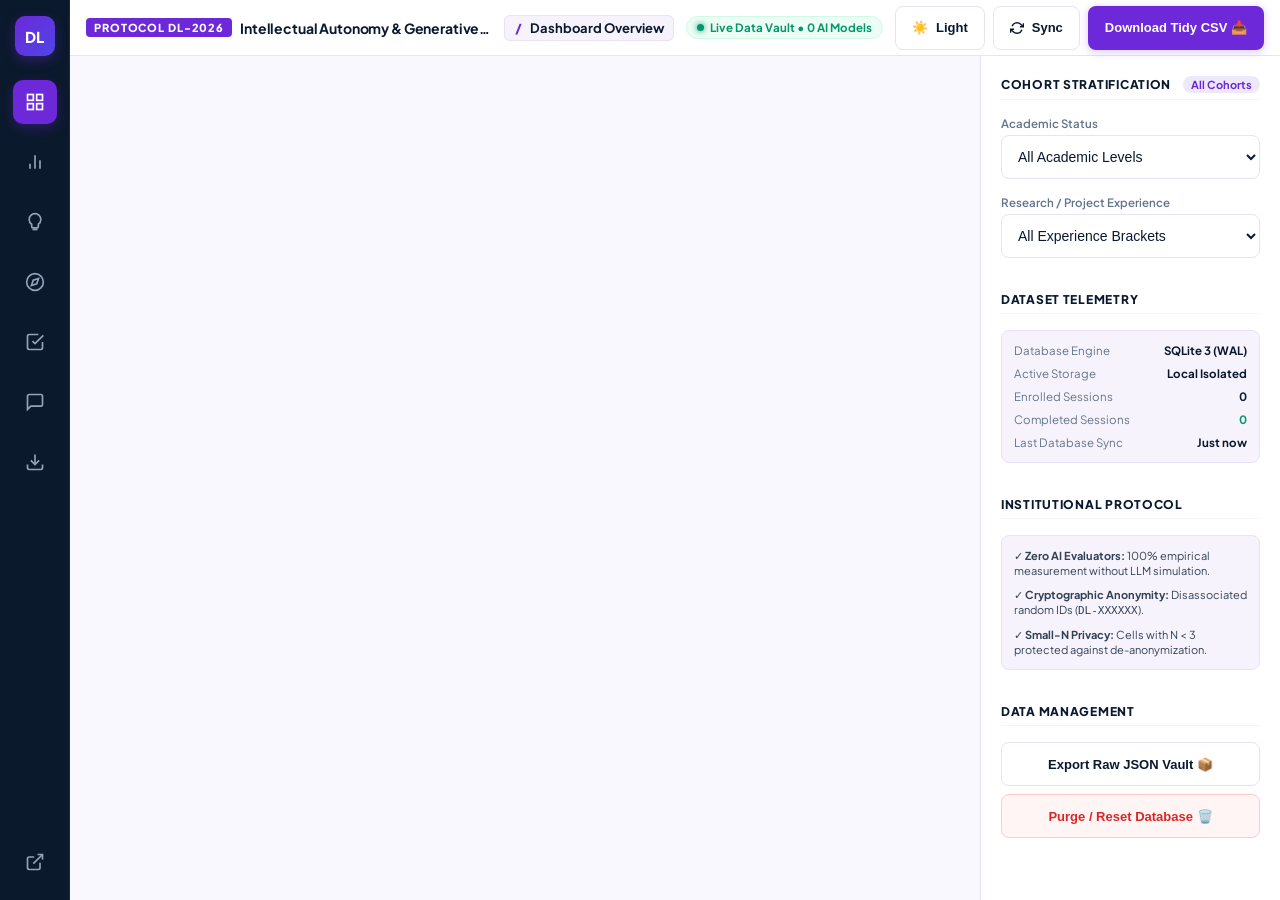
==== commit 2853fb54: "Fix dark mode contrast and white-out bug on admin dashboard pages and add theme toggle" ====
--- a/static/admin.html
+++ b/static/admin.html
@@ -73,6 +73,10 @@
       </div>
 
       <div class="topbar-actions">
+        <button class="btn-admin btn-admin-outline" id="themeToggleBtn" onclick="toggleAdminTheme()" title="Toggle Light / Dark mode">
+          <span id="themeToggleIcon">☀️</span>
+          <span id="themeToggleText">Theme</span>
+        </button>
         <button class="btn-admin btn-admin-outline" onclick="refreshAdminData()" title="Refresh telemetry from SQLite database">
           <svg width="14" height="14" viewBox="0 0 24 24" fill="none" stroke="currentColor" stroke-width="2.5"><polyline points="23 4 23 10 17 10"/><polyline points="1 20 1 14 7 14"/><path d="M3.51 9a9 9 0 0 1 14.85-3.36L23 10M1 14l4.64 4.36A9 9 0 0 0 20.49 15"/></svg>
           Sync
--- a/static/css/admin.css
+++ b/static/css/admin.css
@@ -22,7 +22,7 @@
   --space-6: 1.5rem;   /* 24px */
   --space-8: 2rem;     /* 32px */
 
-  /* Academic Color Palette & Grading */
+  /* Academic Color Palette & Grading (Light Theme) */
   --admin-bg: #FAF8FF;
   --admin-card: #FFFFFF;
   --admin-navy: #0A192F;
@@ -49,18 +49,49 @@
   --font-mono: 'JetBrains Mono', monospace;
 }
 
+[data-theme="dark"] {
+  --admin-bg: #0B1120;
+  --admin-card: #131D2E;
+  --admin-navy: #F8FAFC;
+  --admin-navy-secondary: #CBD5E1;
+  --admin-border: #232E42;
+  --admin-border-subtle: #182234;
+  --admin-text-main: #F1F5F9;
+  --admin-text-secondary: #CBD5E1;
+  --admin-text-muted: #94A3B8;
+  --admin-purple: #8B5CF6;
+  --admin-purple-hover: #7C3AED;
+  --admin-purple-light: #281D4C;
+  --admin-purple-tint: #1E1B38;
+  --admin-purple-glow: rgba(139, 92, 246, 0.3);
+  --admin-coral: #8B5CF6;
+  --admin-emerald: #10B981;
+  --admin-emerald-bg: #064E3B;
+  --admin-amber: #F59E0B;
+  --admin-amber-bg: #78350F;
+}
+
 @media (prefers-color-scheme: dark) {
-  :root {
+  :root:not([data-theme="light"]) {
     --admin-bg: #0B1120;
     --admin-card: #131D2E;
     --admin-navy: #F8FAFC;
     --admin-navy-secondary: #CBD5E1;
-    --admin-border: #1E293B;
+    --admin-border: #232E42;
     --admin-border-subtle: #182234;
     --admin-text-main: #F1F5F9;
+    --admin-text-secondary: #CBD5E1;
     --admin-text-muted: #94A3B8;
     --admin-purple: #8B5CF6;
+    --admin-purple-hover: #7C3AED;
     --admin-purple-light: #281D4C;
+    --admin-purple-tint: #1E1B38;
+    --admin-purple-glow: rgba(139, 92, 246, 0.3);
+    --admin-coral: #8B5CF6;
+    --admin-emerald: #10B981;
+    --admin-emerald-bg: #064E3B;
+    --admin-amber: #F59E0B;
+    --admin-amber-bg: #78350F;
   }
 }
 
@@ -219,8 +250,8 @@
   font-size: 11px;
   font-weight: 800;
   letter-spacing: 0.08em;
-  background: var(--admin-navy);
-  color: #FFFFFF;
+  background: var(--admin-purple);
+  color: #FFFFFF !important;
   padding: 3px 8px;
   border-radius: 4px;
   white-space: nowrap;
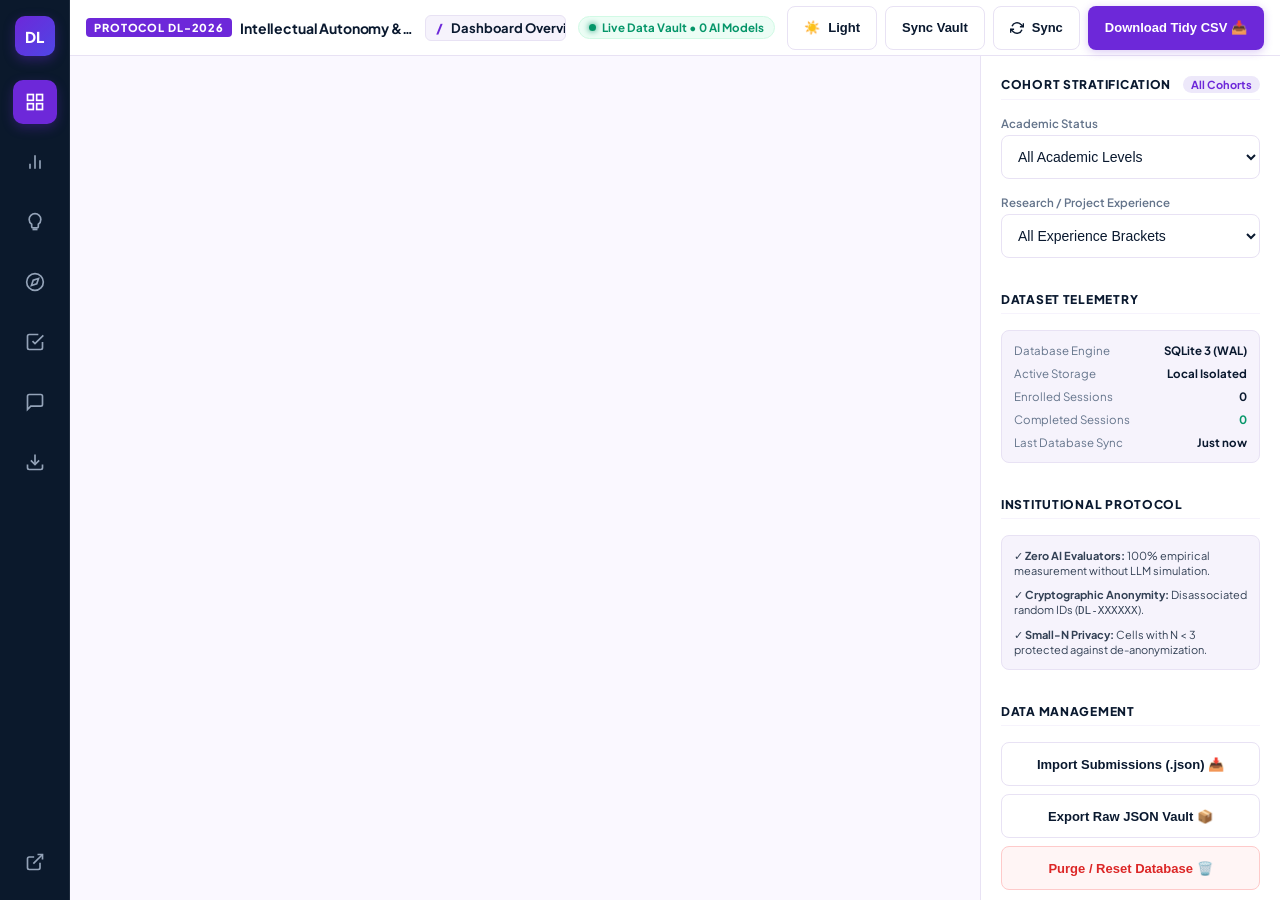
==== commit bdcd6d7e: "Fix data persistence across Vercel serverless containers with browser vault auto-sync, cloud DB adap" ====
--- a/static/admin.html
+++ b/static/admin.html
@@ -77,7 +77,11 @@
           <span id="themeToggleIcon">☀️</span>
           <span id="themeToggleText">Theme</span>
         </button>
-        <button class="btn-admin btn-admin-outline" onclick="refreshAdminData()" title="Refresh telemetry from SQLite database">
+        <button class="btn-admin btn-admin-outline" id="syncVaultBtn" onclick="manualSyncVault()" title="Sync local browser vault to server">
+          <span id="syncVaultDot" style="display:none; width: 7px; height: 7px; border-radius: 50%; background: #059669;"></span>
+          Sync Vault
+        </button>
+        <button class="btn-admin btn-admin-outline" onclick="refreshAdminData()" title="Refresh telemetry from database">
           <svg width="14" height="14" viewBox="0 0 24 24" fill="none" stroke="currentColor" stroke-width="2.5"><polyline points="23 4 23 10 17 10"/><polyline points="1 20 1 14 7 14"/><path d="M3.51 9a9 9 0 0 1 14.85-3.36L23 10M1 14l4.64 4.36A9 9 0 0 0 20.49 15"/></svg>
           Sync
         </button>
@@ -130,11 +134,11 @@
         <div class="telemetry-info-card">
           <div class="telemetry-row">
             <span class="telemetry-label">Database Engine</span>
-            <span class="telemetry-val">SQLite 3 (WAL)</span>
+            <span class="telemetry-val" id="sideStorageEngine">SQLite 3 (WAL)</span>
           </div>
           <div class="telemetry-row">
             <span class="telemetry-label">Active Storage</span>
-            <span class="telemetry-val">Local Isolated</span>
+            <span class="telemetry-val" id="sideActiveStorage">Local Isolated</span>
           </div>
           <div class="telemetry-row">
             <span class="telemetry-label">Enrolled Sessions</span>
@@ -165,6 +169,9 @@
           <span class="inspector-title">Data Management</span>
         </div>
         <div style="display: flex; flex-direction: column; gap: 8px;">
+          <button class="btn-admin btn-admin-outline" style="width: 100%; justify-content: center;" onclick="openImportModal()">
+            Import Submissions (.json) 📥
+          </button>
           <button class="btn-admin btn-admin-outline" style="width: 100%; justify-content: center;" onclick="downloadJSONArchive()">
             Export Raw JSON Vault 📦
           </button>
@@ -192,6 +199,30 @@
   </div>
 </div>
 
+<!-- Modal for JSON Vault Import -->
+<div class="admin-modal-backdrop" id="importModal" style="display: none;">
+  <div class="admin-modal-card" style="max-width: 520px;">
+    <div style="font-size: 32px; margin-bottom: 8px;">📥</div>
+    <h3 style="font-size: 18px; font-weight: 700; color: #0F172A; margin-bottom: 8px;">Import Submissions to Data Vault</h3>
+    <p style="font-size: 13px; color: #64748B; line-height: 1.55; margin-bottom: 16px;">
+      Upload a participant receipt (<code>.json</code>) or past vault backup file to restore and merge submissions into the analytical database.
+    </p>
+    <div style="margin-bottom: 14px;">
+      <label style="display: block; font-size: 12px; font-weight: 700; color: #64748B; margin-bottom: 6px;">Select JSON File:</label>
+      <input type="file" id="importJsonFileInput" accept=".json,application/json" style="width: 100%; padding: 8px; font-size: 12.5px; border: 1.5px dashed var(--admin-border); border-radius: 8px; background: var(--admin-card); color: var(--admin-text);" onchange="handleImportFileSelect(event)">
+    </div>
+    <div style="margin-bottom: 14px;">
+      <label style="display: block; font-size: 12px; font-weight: 700; color: #64748B; margin-bottom: 6px;">Or Paste Raw JSON:</label>
+      <textarea id="importJsonPasteText" rows="4" style="width: 100%; font-family: monospace; font-size: 11.5px; padding: 10px; border: 1px solid var(--admin-border); border-radius: 8px; background: var(--admin-card); color: var(--admin-text); resize: vertical;" placeholder='{"participant_id": "DL-XXXXXX", ...}'></textarea>
+    </div>
+    <div id="importStatusMsg" style="font-size: 12.5px; margin-bottom: 14px; display: none;"></div>
+    <div style="display: flex; gap: 10px; justify-content: flex-end;">
+      <button class="btn-admin btn-admin-outline" onclick="closeImportModal()">Cancel</button>
+      <button class="btn-admin btn-admin-coral" onclick="executeImportSubmissions()">Import Submissions</button>
+    </div>
+  </div>
+</div>
+
 <script src="/static/js/admin.js"></script>
 </body>
 </html>
